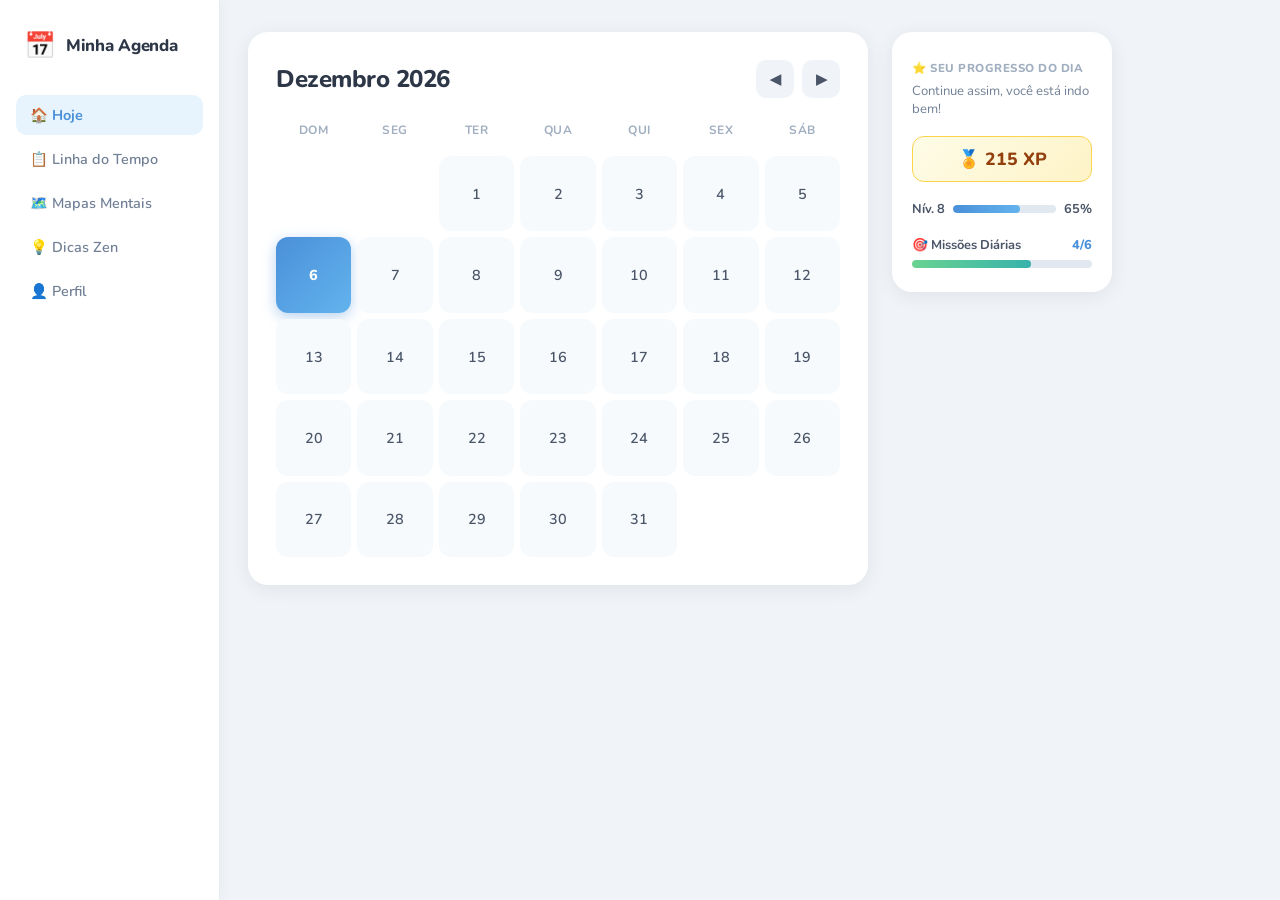
==== index.html @ 814f341e "Add files via upload" ====
<!DOCTYPE html>
<html lang="pt-br">
<head>
    <meta charset="UTF-8">
    <meta name="viewport" content="width=device-width, initial-scale=1.0">
    <title>Agenda Adaptada</title>
    <link rel="stylesheet" href="style.css">
    <link href="https://fonts.googleapis.com/css2?family=Nunito:wght@400;600;700;800&display=swap" rel="stylesheet">
</head>
<body>

    <!-- Sidebar -->
    <aside class="sidebar">
        <div class="sidebar-logo">
            <div class="logo-icon">📅</div>
            <span class="logo-text">Minha Agenda</span>
        </div>
        <nav class="sidebar-nav">
            <a href="#" class="nav-item active">🏠 Hoje</a>
            <a href="#" class="nav-item">📋 Linha do Tempo</a>
            <a href="#" class="nav-item">🗺️ Mapas Mentais</a>
            <a href="#" class="nav-item">💡 Dicas Zen</a>
            <a href="#" class="nav-item">👤 Perfil</a>
        </nav>
    </aside>

    <!-- Main Content -->
    <main class="main-content">
        <div class="calendar-container">
            <header>
                <h2 id="month-year"></h2>
                <div class="nav-buttons">
                    <button id="prev">◀</button>
                    <button id="next">▶</button>
                </div>
            </header>

            <div class="calendar-grid">
                <div class="day-name">Dom</div>
                <div class="day-name">Seg</div>
                <div class="day-name">Ter</div>
                <div class="day-name">Qua</div>
                <div class="day-name">Qui</div>
                <div class="day-name">Sex</div>
                <div class="day-name">Sáb</div>

                <div id="calendar-days" class="days-container"></div>
            </div>
        </div>

        <!-- Progress Panel -->
        <div class="progress-panel">
            <div class="progress-header">
                <span>⭐ SEU PROGRESSO DO DIA</span>
                <p>Continue assim, você está indo bem!</p>
            </div>
            <div class="xp-badge">🏅 215 XP</div>
            <div class="progress-level">
                <span>Nív. 8</span>
                <div class="progress-bar"><div class="progress-fill" style="width:65%"></div></div>
                <span>65%</span>
            </div>
            <div class="missions">
                <span class="mission-label">🎯 Missões Diárias</span>
                <span class="mission-count">4/6</span>
                <div class="progress-bar"><div class="progress-fill missions-fill" style="width:66%"></div></div>
            </div>
        </div>
    </main>

    <script src="script.js"></script>
</body>
</html>
---- style.css ----
/* ===== RESET & BASE ===== */
* { box-sizing: border-box; margin: 0; padding: 0; }

body {
    font-family: 'Nunito', 'Segoe UI', Tahoma, Geneva, Verdana, sans-serif;
    background-color: #f0f4f8;
    display: flex;
    min-height: 100vh;
}

/* ===== SIDEBAR ===== */
.sidebar {
    width: 220px;
    background: #fff;
    border-right: 1px solid #e8edf2;
    padding: 28px 16px;
    display: flex;
    flex-direction: column;
    gap: 32px;
    box-shadow: 2px 0 12px rgba(0,0,0,0.04);
    flex-shrink: 0;
}

.sidebar-logo {
    display: flex;
    align-items: center;
    gap: 10px;
    padding: 0 8px;
}

.logo-icon { font-size: 1.6rem; }

.logo-text {
    font-weight: 800;
    font-size: 1.05rem;
    color: #2d3748;
    letter-spacing: -0.3px;
}

.sidebar-nav {
    display: flex;
    flex-direction: column;
    gap: 4px;
}

.nav-item {
    display: flex;
    align-items: center;
    gap: 10px;
    padding: 10px 14px;
    border-radius: 10px;
    color: #718096;
    font-weight: 600;
    font-size: 0.9rem;
    text-decoration: none;
    transition: all 0.2s;
}

.nav-item:hover { background: #f7fafc; color: #4a90d9; }
.nav-item.active { background: #e8f4fd; color: #4a90d9; font-weight: 700; }

/* ===== MAIN CONTENT ===== */
.main-content {
    flex: 1;
    display: flex;
    gap: 24px;
    padding: 32px 28px;
    align-items: flex-start;
}

/* ===== CALENDAR CONTAINER ===== */
.calendar-container {
    flex: 1;
    background: #fff;
    border-radius: 20px;
    box-shadow: 0 4px 20px rgba(0,0,0,0.07);
    padding: 28px;
    max-width: 620px;
}

/* ===== HEADER ===== */
header {
    display: flex;
    justify-content: space-between;
    align-items: center;
    margin-bottom: 24px;
}

header h2 {
    font-size: 1.5rem;
    font-weight: 800;
    color: #2d3748;
    letter-spacing: -0.5px;
}

/* ===== NAV BUTTONS ===== */
.nav-buttons {
    display: flex;
    gap: 8px;
}

.nav-buttons button {
    background: #f0f4f8;
    border: none;
    border-radius: 10px;
    width: 38px;
    height: 38px;
    font-size: 0.9rem;
    color: #4a5568;
    cursor: pointer;
    transition: all 0.2s;
    font-weight: 700;
}

.nav-buttons button:hover {
    background: #4a90d9;
    color: #fff;
    transform: scale(1.05);
}

/* ===== CALENDAR GRID ===== */
.calendar-grid {
    display: grid;
    grid-template-columns: repeat(7, 1fr);
    gap: 6px;
    text-align: center;
}

/* ===== DAY NAMES ===== */
.day-name {
    font-weight: 700;
    color: #a0aec0;
    font-size: 0.75rem;
    text-transform: uppercase;
    letter-spacing: 0.5px;
    padding-bottom: 12px;
}

/* ===== DAYS CONTAINER ===== */
.days-container {
    display: contents;
}

/* ===== DAY CELLS ===== */
.day {
    padding: 0;
    width: 100%;
    aspect-ratio: 1;
    border-radius: 12px;
    cursor: pointer;
    transition: all 0.2s;
    border: 1px solid transparent;
    display: flex;
    align-items: center;
    justify-content: center;
    font-size: 0.9rem;
    font-weight: 600;
    color: #4a5568;
    background: #f7fafc;
}

.day:hover {
    background-color: #e8f4fd;
    color: #4a90d9;
    border-color: #bee3f8;
    transform: scale(1.08);
    box-shadow: 0 2px 8px rgba(74,144,217,0.15);
}

/* ===== TODAY ===== */
.today {
    background: linear-gradient(135deg, #4a90d9, #63b3ed);
    color: #fff;
    font-weight: 800;
    border: none;
    box-shadow: 0 4px 14px rgba(74,144,217,0.4);
}

.today:hover {
    background: linear-gradient(135deg, #3a7bc8, #4a90d9);
    color: #fff;
    border-color: transparent;
}

/* ===== EMPTY DAYS ===== */
.empty {
    visibility: hidden;
}

/* ===== PROGRESS PANEL ===== */
.progress-panel {
    width: 220px;
    background: #fff;
    border-radius: 20px;
    box-shadow: 0 4px 20px rgba(0,0,0,0.07);
    padding: 24px 20px;
    display: flex;
    flex-direction: column;
    gap: 18px;
    flex-shrink: 0;
}

.progress-header span {
    font-size: 0.72rem;
    font-weight: 800;
    text-transform: uppercase;
    letter-spacing: 0.5px;
    color: #a0aec0;
}

.progress-header p {
    font-size: 0.82rem;
    color: #718096;
    margin-top: 4px;
}

.xp-badge {
    background: linear-gradient(135deg, #fefce8, #fef3c7);
    border: 1px solid #fcd34d;
    border-radius: 12px;
    padding: 10px 14px;
    font-weight: 800;
    font-size: 1.1rem;
    color: #92400e;
    text-align: center;
}

.progress-level {
    display: flex;
    align-items: center;
    gap: 8px;
    font-size: 0.8rem;
    font-weight: 700;
    color: #4a5568;
}

.progress-bar {
    flex: 1;
    height: 8px;
    background: #e2e8f0;
    border-radius: 99px;
    overflow: hidden;
}

.progress-fill {
    height: 100%;
    background: linear-gradient(90deg, #4a90d9, #63b3ed);
    border-radius: 99px;
    transition: width 0.5s ease;
}

.missions {
    display: flex;
    flex-wrap: wrap;
    align-items: center;
    gap: 6px;
}

.mission-label {
    font-size: 0.8rem;
    font-weight: 700;
    color: #4a5568;
    flex: 1;
}

.mission-count {
    font-size: 0.8rem;
    font-weight: 800;
    color: #4a90d9;
}

.missions .progress-bar { width: 100%; flex: none; }

.missions-fill {
    background: linear-gradient(90deg, #68d391, #38b2ac);
}

/* ===== RESPONSIVE ===== */
@media (max-width: 768px) {
    .sidebar { display: none; }
    .main-content { flex-direction: column; padding: 16px; }
    .progress-panel { width: 100%; }
    .calendar-container { max-width: 100%; }
}
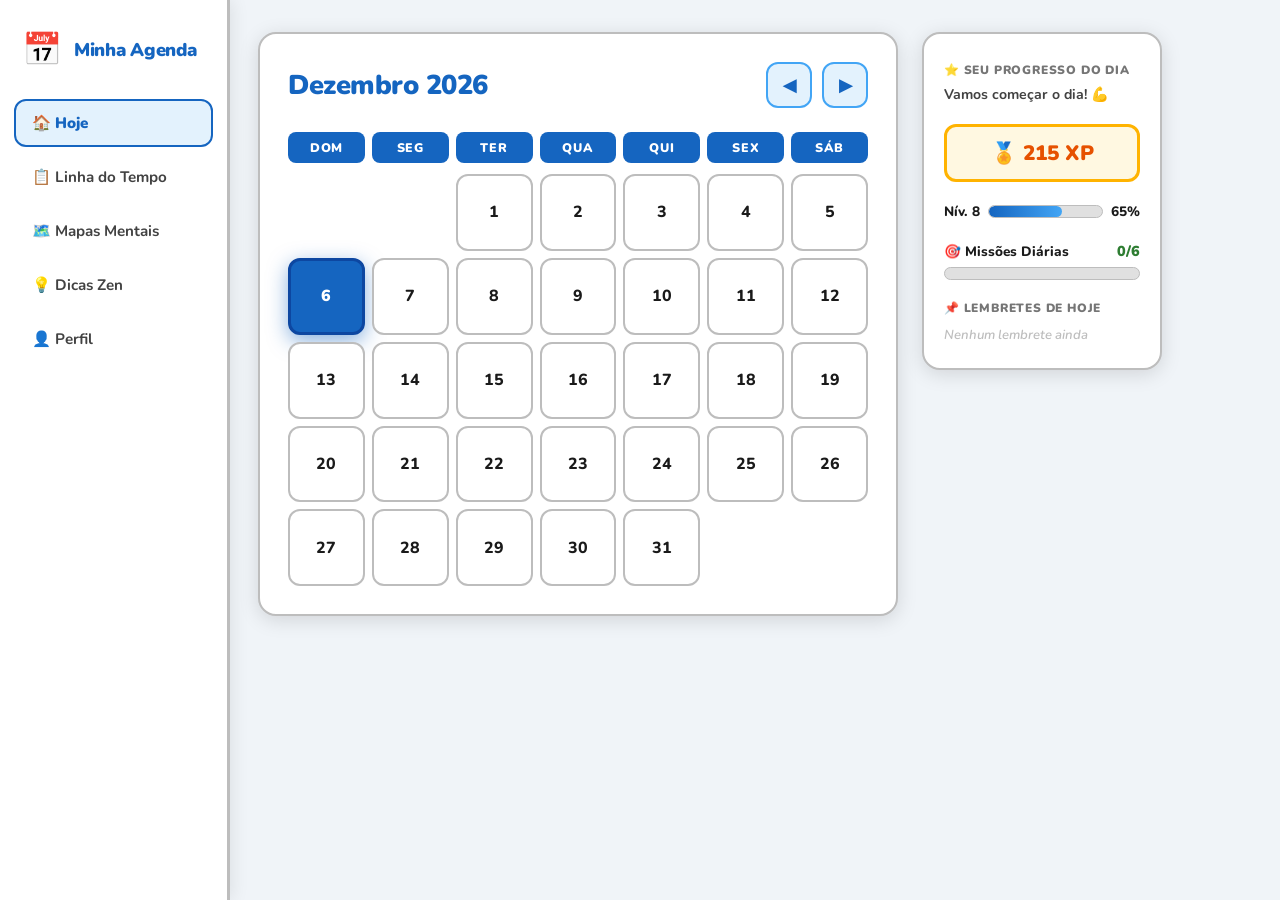
==== commit 62abf50c: "Adição de relatórios - Lucas Santos" ====
--- a/index.html
+++ b/index.html
@@ -1,12 +1,14 @@
 <!DOCTYPE html>
 <html lang="pt-br">
+
 <head>
     <meta charset="UTF-8">
     <meta name="viewport" content="width=device-width, initial-scale=1.0">
     <title>Agenda Adaptada</title>
     <link rel="stylesheet" href="style.css">
-    <link href="https://fonts.googleapis.com/css2?family=Nunito:wght@400;600;700;800&display=swap" rel="stylesheet">
+    <link href="https://fonts.googleapis.com/css2?family=Nunito:wght@400;600;700;800;900&display=swap" rel="stylesheet">
 </head>
+
 <body>
 
     <!-- Sidebar -->
@@ -16,16 +18,16 @@
             <span class="logo-text">Minha Agenda</span>
         </div>
         <nav class="sidebar-nav">
-            <a href="#" class="nav-item active">🏠 Hoje</a>
-            <a href="#" class="nav-item">📋 Linha do Tempo</a>
+            <a href="#" class="nav-item active" data-view="today">🏠 Hoje</a>
+            <a href="#" class="nav-item" data-view="timeline">📋 Linha do Tempo</a>
             <a href="#" class="nav-item">🗺️ Mapas Mentais</a>
             <a href="#" class="nav-item">💡 Dicas Zen</a>
             <a href="#" class="nav-item">👤 Perfil</a>
         </nav>
     </aside>
 
-    <!-- Main Content -->
-    <main class="main-content">
+    <!-- VIEW: HOJE (CALENDÁRIO)  -->
+    <main class="main-content" id="view-today">
         <div class="calendar-container">
             <header>
                 <h2 id="month-year"></h2>
@@ -34,7 +36,6 @@
                     <button id="next">▶</button>
                 </div>
             </header>
-
             <div class="calendar-grid">
                 <div class="day-name">Dom</div>
                 <div class="day-name">Seg</div>
@@ -43,7 +44,6 @@
                 <div class="day-name">Qui</div>
                 <div class="day-name">Sex</div>
                 <div class="day-name">Sáb</div>
-
                 <div id="calendar-days" class="days-container"></div>
             </div>
         </div>
@@ -52,22 +52,155 @@
         <div class="progress-panel">
             <div class="progress-header">
                 <span>⭐ SEU PROGRESSO DO DIA</span>
-                <p>Continue assim, você está indo bem!</p>
-            </div>
-            <div class="xp-badge">🏅 215 XP</div>
+                <p id="progress-message">Continue assim, você está indo bem!</p>
+            </div>
+            <div class="xp-badge">🏅 <span id="xp-value">215</span> XP</div>
             <div class="progress-level">
-                <span>Nív. 8</span>
-                <div class="progress-bar"><div class="progress-fill" style="width:65%"></div></div>
-                <span>65%</span>
+                <span>Nív. <span id="level-value">8</span></span>
+                <div class="progress-bar">
+                    <div class="progress-fill" id="xp-bar" style="width:65%"></div>
+                </div>
+                <span id="xp-percent">65%</span>
             </div>
             <div class="missions">
                 <span class="mission-label">🎯 Missões Diárias</span>
-                <span class="mission-count">4/6</span>
-                <div class="progress-bar"><div class="progress-fill missions-fill" style="width:66%"></div></div>
+                <span class="mission-count" id="mission-count">4/6</span>
+                <div class="progress-bar">
+                    <div class="progress-fill missions-fill" id="mission-bar" style="width:66%"></div>
+                </div>
+            </div>
+            <div class="reminders-today">
+                <span class="reminders-title">📌 Lembretes de Hoje</span>
+                <ul id="today-reminders-list">
+                    <li class="no-reminders">Nenhum lembrete ainda</li>
+                </ul>
             </div>
         </div>
     </main>
+
+    <!--  VIEW: LINHA DO TEMPO  -->
+    <main class="main-content timeline-layout" id="view-timeline" style="display:none;">
+        <div class="timeline-container">
+            <div class="timeline-header">
+                <div>
+                    <h2 class="timeline-title">📋 Linha do Tempo</h2>
+                    <p class="timeline-subtitle">Acompanhe todas as suas tarefas</p>
+                </div>
+                <div class="timeline-filters">
+                    <button class="filter-btn active" data-filter="all">Todas</button>
+                    <button class="filter-btn" data-filter="done">✅ Concluídas</button>
+                    <button class="filter-btn" data-filter="pending">⏳ Pendentes</button>
+                    <button class="filter-btn" data-filter="missed">❌ Não Feitas</button>
+                </div>
+            </div>
+
+            <div class="timeline-legend">
+                <span class="legend-item legend-done">✅ Concluída</span>
+                <span class="legend-item legend-pending">⏳ Pendente</span>
+                <span class="legend-item legend-missed">❌ Não feita</span>
+            </div>
+
+            <div class="timeline-body" id="timeline-body">
+                <p class="timeline-empty">Nenhuma tarefa encontrada. Adicione lembretes no calendário!</p>
+            </div>
+
+            <section class="report-section" id="productivity-report">
+                <div class="report-header">
+                    <h3>📈 Relatório de Produtividade</h3>
+                    <p>Resumo das tarefas concluídas por dia e por semana</p>
+                </div>
+
+                <div class="report-highlights">
+                    <div class="report-card report-best">
+                        <span class="report-card-label">Dia mais produtivo</span>
+                        <strong class="report-card-value" id="best-day-value">Sem dados</strong>
+                        <small class="report-card-extra" id="best-day-extra">Adicione tarefas para começar</small>
+                    </div>
+                    <div class="report-card report-worst">
+                        <span class="report-card-label">Dia menos produtivo</span>
+                        <strong class="report-card-value" id="worst-day-value">Sem dados</strong>
+                        <small class="report-card-extra" id="worst-day-extra">Adicione tarefas para começar</small>
+                    </div>
+                </div>
+
+                <div class="report-charts">
+                    <div class="chart-block">
+                        <h4>Produtividade por dia da semana</h4>
+                        <div class="bar-chart" id="weekday-chart"></div>
+                    </div>
+                    <div class="chart-block">
+                        <h4>Produtividade por semana</h4>
+                        <div class="bar-chart" id="week-chart"></div>
+                    </div>
+                </div>
+            </section>
+        </div>
+
+        <!-- Painel de resumo -->
+        <div class="progress-panel">
+            <div class="progress-header">
+                <span>📊 RESUMO GERAL</span>
+                <p id="tl-summary-msg">Veja seu desempenho!</p>
+            </div>
+            <div class="xp-badge">🏅 <span id="tl-xp-value">215</span> XP</div>
+            <div class="progress-level">
+                <span>Nív. <span id="tl-level-value">8</span></span>
+                <div class="progress-bar">
+                    <div class="progress-fill" id="tl-xp-bar" style="width:65%"></div>
+                </div>
+                <span id="tl-xp-percent">65%</span>
+            </div>
+
+            <div class="tl-stats">
+                <div class="tl-stat tl-stat-done">
+                    <span class="tl-stat-icon">✅</span>
+                    <span class="tl-stat-num" id="stat-done">0</span>
+                    <span class="tl-stat-label">Concluídas</span>
+                </div>
+                <div class="tl-stat tl-stat-pending">
+                    <span class="tl-stat-icon">⏳</span>
+                    <span class="tl-stat-num" id="stat-pending">0</span>
+                    <span class="tl-stat-label">Pendentes</span>
+                </div>
+                <div class="tl-stat tl-stat-missed">
+                    <span class="tl-stat-icon">❌</span>
+                    <span class="tl-stat-num" id="stat-missed">0</span>
+                    <span class="tl-stat-label">Não feitas</span>
+                </div>
+            </div>
+
+            <div class="missions">
+                <span class="mission-label">🎯 Taxa de Conclusão</span>
+                <span class="mission-count" id="tl-rate">0%</span>
+                <div class="progress-bar">
+                    <div class="progress-fill missions-fill" id="tl-rate-bar" style="width:0%"></div>
+                </div>
+            </div>
+        </div>
+    </main>
+
+    <!-- Modal de Lembrete -->
+    <div class="modal-overlay" id="modal-overlay">
+        <div class="modal">
+            <div class="modal-header">
+                <span class="modal-date-title" id="modal-date-title">📅 Dia 1</span>
+                <button class="modal-close" id="modal-close">✕</button>
+            </div>
+            <div class="modal-reminders" id="modal-reminders">
+                <p class="no-reminders-modal">Nenhum lembrete para este dia.</p>
+            </div>
+            <div class="modal-add">
+                <input type="text" id="reminder-input" class="reminder-input" placeholder="✏️ Adicionar lembrete..."
+                    maxlength="80" />
+                <button class="btn-add" id="btn-add-reminder">＋ Adicionar</button>
+            </div>
+        </div>
+    </div>
+
+    <!-- Toast -->
+    <div class="toast" id="toast"></div>
 
     <script src="script.js"></script>
 </body>
-</html>
+
+</html>
--- a/style.css
+++ b/style.css
@@ -1,65 +1,113 @@
-/* ===== RESET & BASE ===== */
-* { box-sizing: border-box; margin: 0; padding: 0; }
+/*  RESET & BASE  */
+* {
+    box-sizing: border-box;
+    margin: 0;
+    padding: 0;
+}
+
+:root {
+    --blue: #1565C0;
+    --blue-light: #42A5F5;
+    --blue-bg: #E3F2FD;
+    --green: #2E7D32;
+    --green-light: #66BB6A;
+    --green-bg: #E8F5E9;
+    --yellow: #E65100;
+    --yellow-light: #FFB300;
+    --yellow-bg: #FFF8E1;
+    --red: #C62828;
+    --red-light: #EF9A9A;
+    --red-bg: #FFEBEE;
+    --orange: #E65100;
+    --orange-light: #FF8A65;
+    --orange-bg: #FBE9E7;
+    --bg: #F0F4F8;
+    --white: #FFFFFF;
+    --text-dark: #1A1A1A;
+    --text-mid: #424242;
+    --text-soft: #757575;
+    --radius-lg: 18px;
+    --radius-md: 12px;
+    --radius-sm: 8px;
+    --shadow: 0 4px 20px rgba(0, 0, 0, 0.13);
+}
 
 body {
     font-family: 'Nunito', 'Segoe UI', Tahoma, Geneva, Verdana, sans-serif;
-    background-color: #f0f4f8;
+    background-color: var(--bg);
     display: flex;
     min-height: 100vh;
-}
-
-/* ===== SIDEBAR ===== */
+    font-size: 16px;
+}
+
+/*  SIDEBAR  */
 .sidebar {
-    width: 220px;
-    background: #fff;
-    border-right: 1px solid #e8edf2;
-    padding: 28px 16px;
-    display: flex;
-    flex-direction: column;
-    gap: 32px;
-    box-shadow: 2px 0 12px rgba(0,0,0,0.04);
+    width: 230px;
+    background: var(--white);
+    border-right: 3px solid #BDBDBD;
+    padding: 28px 14px;
+    display: flex;
+    flex-direction: column;
+    gap: 28px;
+    box-shadow: 3px 0 16px rgba(0, 0, 0, 0.08);
     flex-shrink: 0;
+    position: sticky;
+    top: 0;
+    height: 100vh;
 }
 
 .sidebar-logo {
     display: flex;
     align-items: center;
-    gap: 10px;
+    gap: 12px;
     padding: 0 8px;
 }
 
-.logo-icon { font-size: 1.6rem; }
+.logo-icon {
+    font-size: 2rem;
+}
 
 .logo-text {
-    font-weight: 800;
-    font-size: 1.05rem;
-    color: #2d3748;
+    font-weight: 900;
+    font-size: 1.15rem;
+    color: var(--blue);
     letter-spacing: -0.3px;
 }
 
 .sidebar-nav {
     display: flex;
     flex-direction: column;
-    gap: 4px;
+    gap: 6px;
 }
 
 .nav-item {
     display: flex;
     align-items: center;
-    gap: 10px;
-    padding: 10px 14px;
-    border-radius: 10px;
-    color: #718096;
-    font-weight: 600;
-    font-size: 0.9rem;
+    gap: 12px;
+    padding: 12px 16px;
+    border-radius: var(--radius-md);
+    color: var(--text-mid);
+    font-weight: 700;
+    font-size: 0.95rem;
     text-decoration: none;
-    transition: all 0.2s;
-}
-
-.nav-item:hover { background: #f7fafc; color: #4a90d9; }
-.nav-item.active { background: #e8f4fd; color: #4a90d9; font-weight: 700; }
-
-/* ===== MAIN CONTENT ===== */
+    transition: all 0.18s;
+    border: 2.5px solid transparent;
+}
+
+.nav-item:hover {
+    background: var(--blue-bg);
+    color: var(--blue);
+    border-color: var(--blue-light);
+}
+
+.nav-item.active {
+    background: var(--blue-bg);
+    color: var(--blue);
+    font-weight: 900;
+    border-color: var(--blue);
+}
+
+/*  MAIN CONTENT  */
 .main-content {
     flex: 1;
     display: flex;
@@ -68,17 +116,17 @@
     align-items: flex-start;
 }
 
-/* ===== CALENDAR CONTAINER ===== */
+/*  CALENDAR CONTAINER  */
 .calendar-container {
     flex: 1;
-    background: #fff;
-    border-radius: 20px;
-    box-shadow: 0 4px 20px rgba(0,0,0,0.07);
+    background: var(--white);
+    border-radius: var(--radius-lg);
+    box-shadow: var(--shadow);
     padding: 28px;
-    max-width: 620px;
-}
-
-/* ===== HEADER ===== */
+    max-width: 640px;
+    border: 2.5px solid #BDBDBD;
+}
+
 header {
     display: flex;
     justify-content: space-between;
@@ -87,198 +135,1155 @@
 }
 
 header h2 {
-    font-size: 1.5rem;
-    font-weight: 800;
-    color: #2d3748;
+    font-size: 1.7rem;
+    font-weight: 900;
+    color: var(--blue);
     letter-spacing: -0.5px;
 }
 
-/* ===== NAV BUTTONS ===== */
 .nav-buttons {
     display: flex;
-    gap: 8px;
+    gap: 10px;
 }
 
 .nav-buttons button {
-    background: #f0f4f8;
-    border: none;
-    border-radius: 10px;
-    width: 38px;
-    height: 38px;
-    font-size: 0.9rem;
-    color: #4a5568;
+    background: var(--blue-bg);
+    border: 2.5px solid var(--blue-light);
+    border-radius: var(--radius-md);
+    width: 46px;
+    height: 46px;
+    font-size: 1.05rem;
+    color: var(--blue);
     cursor: pointer;
-    transition: all 0.2s;
-    font-weight: 700;
+    transition: all 0.18s;
+    font-weight: 900;
 }
 
 .nav-buttons button:hover {
-    background: #4a90d9;
-    color: #fff;
-    transform: scale(1.05);
-}
-
-/* ===== CALENDAR GRID ===== */
+    background: var(--blue);
+    color: var(--white);
+    transform: scale(1.08);
+    box-shadow: 0 4px 14px rgba(21, 101, 192, 0.38);
+}
+
+/*  CALENDAR GRID */
 .calendar-grid {
     display: grid;
     grid-template-columns: repeat(7, 1fr);
-    gap: 6px;
+    gap: 7px;
     text-align: center;
 }
 
-/* ===== DAY NAMES ===== */
 .day-name {
-    font-weight: 700;
-    color: #a0aec0;
-    font-size: 0.75rem;
+    font-weight: 900;
+    color: var(--white);
+    font-size: 0.78rem;
     text-transform: uppercase;
-    letter-spacing: 0.5px;
-    padding-bottom: 12px;
-}
-
-/* ===== DAYS CONTAINER ===== */
+    letter-spacing: 0.8px;
+    background: var(--blue);
+    border-radius: var(--radius-sm);
+    padding: 7px 2px;
+    margin-bottom: 4px;
+}
+
 .days-container {
     display: contents;
 }
 
-/* ===== DAY CELLS ===== */
 .day {
-    padding: 0;
     width: 100%;
     aspect-ratio: 1;
-    border-radius: 12px;
+    border-radius: var(--radius-md);
     cursor: pointer;
-    transition: all 0.2s;
-    border: 1px solid transparent;
-    display: flex;
+    transition: all 0.18s;
+    border: 2.5px solid #BDBDBD;
+    display: flex;
+    flex-direction: column;
     align-items: center;
     justify-content: center;
-    font-size: 0.9rem;
-    font-weight: 600;
-    color: #4a5568;
-    background: #f7fafc;
+    gap: 3px;
+    font-size: 1rem;
+    font-weight: 800;
+    color: var(--text-dark);
+    background: var(--white);
 }
 
 .day:hover {
-    background-color: #e8f4fd;
-    color: #4a90d9;
-    border-color: #bee3f8;
-    transform: scale(1.08);
-    box-shadow: 0 2px 8px rgba(74,144,217,0.15);
-}
-
-/* ===== TODAY ===== */
+    background: var(--blue-bg);
+    color: var(--blue);
+    border-color: var(--blue);
+    transform: scale(1.11);
+    box-shadow: 0 4px 16px rgba(21, 101, 192, 0.25);
+}
+
 .today {
-    background: linear-gradient(135deg, #4a90d9, #63b3ed);
-    color: #fff;
-    font-weight: 800;
-    border: none;
-    box-shadow: 0 4px 14px rgba(74,144,217,0.4);
+    background: var(--blue) !important;
+    color: var(--white) !important;
+    font-weight: 900;
+    border: 3.5px solid #0D47A1 !important;
+    box-shadow: 0 6px 20px rgba(21, 101, 192, 0.5) !important;
 }
 
 .today:hover {
-    background: linear-gradient(135deg, #3a7bc8, #4a90d9);
-    color: #fff;
-    border-color: transparent;
-}
-
-/* ===== EMPTY DAYS ===== */
+    background: #1976D2 !important;
+    border-color: #0D47A1 !important;
+    color: var(--white) !important;
+}
+
 .empty {
     visibility: hidden;
 }
 
-/* ===== PROGRESS PANEL ===== */
+.reminder-dot {
+    width: 8px;
+    height: 8px;
+    border-radius: 50%;
+    display: block;
+}
+
+.dot-pending {
+    background: var(--yellow-light);
+    box-shadow: 0 0 6px rgba(255, 179, 0, 0.8);
+}
+
+.dot-done {
+    background: var(--green-light);
+    box-shadow: 0 0 6px rgba(102, 187, 106, 0.8);
+}
+
+/*  PROGRESS PANEL  */
 .progress-panel {
-    width: 220px;
-    background: #fff;
-    border-radius: 20px;
-    box-shadow: 0 4px 20px rgba(0,0,0,0.07);
+    width: 240px;
+    background: var(--white);
+    border-radius: var(--radius-lg);
+    box-shadow: var(--shadow);
     padding: 24px 20px;
     display: flex;
     flex-direction: column;
+    gap: 20px;
+    flex-shrink: 0;
+    border: 2.5px solid #BDBDBD;
+}
+
+.progress-header span {
+    font-size: 0.75rem;
+    font-weight: 900;
+    text-transform: uppercase;
+    letter-spacing: 0.8px;
+    color: var(--text-soft);
+}
+
+.progress-header p {
+    font-size: 0.88rem;
+    color: var(--text-mid);
+    margin-top: 5px;
+    font-weight: 700;
+    transition: all 0.3s;
+}
+
+.xp-badge {
+    background: var(--yellow-bg);
+    border: 3px solid var(--yellow-light);
+    border-radius: var(--radius-md);
+    padding: 12px 14px;
+    font-weight: 900;
+    font-size: 1.3rem;
+    color: var(--yellow);
+    text-align: center;
+    transition: transform 0.2s;
+}
+
+.xp-badge.bump {
+    transform: scale(1.1);
+}
+
+.progress-level {
+    display: flex;
+    align-items: center;
+    gap: 8px;
+    font-size: 0.85rem;
+    font-weight: 800;
+    color: var(--text-dark);
+}
+
+.progress-bar {
+    flex: 1;
+    height: 13px;
+    background: #E0E0E0;
+    border-radius: 99px;
+    overflow: hidden;
+    border: 1.5px solid #BDBDBD;
+}
+
+.progress-fill {
+    height: 100%;
+    background: linear-gradient(90deg, var(--blue), var(--blue-light));
+    border-radius: 99px;
+    transition: width 0.55s ease;
+}
+
+.missions {
+    display: flex;
+    flex-wrap: wrap;
+    align-items: center;
+    gap: 6px;
+}
+
+.mission-label {
+    font-size: 0.85rem;
+    font-weight: 800;
+    color: var(--text-dark);
+    flex: 1;
+}
+
+.mission-count {
+    font-size: 0.9rem;
+    font-weight: 900;
+    color: var(--green);
+}
+
+.missions .progress-bar {
+    width: 100%;
+    flex: none;
+}
+
+.missions-fill {
+    background: linear-gradient(90deg, var(--green), var(--green-light));
+}
+
+/*  REMINDERS TODAY  */
+.reminders-today {
+    display: flex;
+    flex-direction: column;
+    gap: 10px;
+}
+
+.reminders-title {
+    font-size: 0.75rem;
+    font-weight: 900;
+    text-transform: uppercase;
+    letter-spacing: 0.8px;
+    color: var(--text-soft);
+}
+
+#today-reminders-list {
+    list-style: none;
+    display: flex;
+    flex-direction: column;
+    gap: 7px;
+    max-height: 180px;
+    overflow-y: auto;
+}
+
+.no-reminders {
+    font-size: 0.82rem;
+    color: #BDBDBD;
+    font-style: italic;
+    font-weight: 600;
+}
+
+.reminder-today-item {
+    display: flex;
+    align-items: center;
+    justify-content: space-between;
+    gap: 8px;
+    padding: 9px 12px;
+    background: #FAFAFA;
+    border-radius: var(--radius-md);
+    border: 2px solid #E0E0E0;
+    transition: all 0.2s;
+}
+
+.reminder-today-item.done {
+    background: var(--green-bg);
+    border-color: var(--green-light);
+}
+
+.reminder-today-text {
+    font-size: 0.82rem;
+    font-weight: 700;
+    color: var(--text-dark);
+    flex: 1;
+    line-height: 1.3;
+}
+
+.reminder-today-item.done .reminder-today-text {
+    color: var(--green);
+    text-decoration: line-through;
+}
+
+.btn-confirm-today {
+    background: var(--green);
+    color: var(--white);
+    border: none;
+    border-radius: var(--radius-sm);
+    padding: 6px 10px;
+    font-size: 0.75rem;
+    font-weight: 800;
+    cursor: pointer;
+    white-space: nowrap;
+    font-family: 'Nunito', sans-serif;
+    transition: all 0.18s;
+}
+
+.btn-confirm-today:hover {
+    background: #1B5E20;
+    transform: scale(1.06);
+    box-shadow: 0 3px 10px rgba(46, 125, 50, 0.45);
+}
+
+.done-badge {
+    font-size: 1rem;
+}
+
+/*  LINHA DO TEMPO  */
+
+.timeline-layout {
+    align-items: flex-start;
+}
+
+.timeline-container {
+    flex: 1;
+    background: var(--white);
+    border-radius: var(--radius-lg);
+    box-shadow: var(--shadow);
+    padding: 30px 32px;
+    border: 2.5px solid #BDBDBD;
+    min-height: 70vh;
+}
+
+.timeline-header {
+    display: flex;
+    align-items: flex-start;
+    justify-content: space-between;
+    flex-wrap: wrap;
+    gap: 16px;
+    margin-bottom: 22px;
+}
+
+.timeline-title {
+    font-size: 1.7rem;
+    font-weight: 900;
+    color: var(--blue);
+    letter-spacing: -0.5px;
+}
+
+.timeline-subtitle {
+    font-size: 0.9rem;
+    color: var(--text-soft);
+    font-weight: 600;
+    margin-top: 4px;
+}
+
+/*  FILTROS  */
+.timeline-filters {
+    display: flex;
+    gap: 8px;
+    flex-wrap: wrap;
+}
+
+.filter-btn {
+    padding: 8px 16px;
+    border-radius: 99px;
+    border: 2.5px solid #BDBDBD;
+    background: var(--white);
+    color: var(--text-mid);
+    font-weight: 800;
+    font-size: 0.82rem;
+    cursor: pointer;
+    font-family: 'Nunito', sans-serif;
+    transition: all 0.18s;
+}
+
+.filter-btn:hover {
+    border-color: var(--blue);
+    color: var(--blue);
+    background: var(--blue-bg);
+}
+
+.filter-btn.active {
+    background: var(--blue);
+    color: var(--white);
+    border-color: var(--blue);
+}
+
+/*  LEGENDA  */
+.timeline-legend {
+    display: flex;
     gap: 18px;
+    margin-bottom: 28px;
+    flex-wrap: wrap;
+}
+
+.legend-item {
+    display: flex;
+    align-items: center;
+    gap: 6px;
+    font-size: 0.82rem;
+    font-weight: 700;
+    color: var(--text-mid);
+    background: #F5F5F5;
+    border-radius: 99px;
+    padding: 5px 14px;
+    border: 2px solid #E0E0E0;
+}
+
+.legend-done {
+    border-color: var(--green-light);
+    color: var(--green);
+    background: var(--green-bg);
+}
+
+.legend-pending {
+    border-color: var(--yellow-light);
+    color: var(--yellow);
+    background: var(--yellow-bg);
+}
+
+.legend-missed {
+    border-color: var(--red-light);
+    color: var(--red);
+    background: var(--red-bg);
+}
+
+/*  CORPO DA LINHA DO TEMPO  */
+.timeline-body {
+    display: flex;
+    flex-direction: column;
+    gap: 0;
+}
+
+.timeline-empty {
+    text-align: center;
+    color: #BDBDBD;
+    font-size: 0.95rem;
+    font-weight: 600;
+    font-style: italic;
+    padding: 48px 0;
+}
+
+/*  GRUPO DE DIA  */
+.tl-group {
+    display: flex;
+    gap: 18px;
+    align-items: stretch;
+    margin-bottom: 4px;
+}
+
+/* COLUNA ESQUERDA (DOT + LINHA)  */
+.tl-left {
+    display: flex;
+    flex-direction: column;
+    align-items: center;
     flex-shrink: 0;
-}
-
-.progress-header span {
+    width: 44px;
+}
+
+.tl-dot {
+    width: 44px;
+    height: 44px;
+    border-radius: 50%;
+    display: flex;
+    align-items: center;
+    justify-content: center;
+    font-size: 1.2rem;
+    font-weight: 900;
+    flex-shrink: 0;
+    border: 3px solid transparent;
+    box-shadow: 0 3px 10px rgba(0, 0, 0, 0.15);
+    z-index: 1;
+}
+
+.tl-dot-done {
+    background: var(--green-bg);
+    border-color: var(--green);
+}
+
+.tl-dot-pending {
+    background: var(--yellow-bg);
+    border-color: var(--yellow-light);
+}
+
+.tl-dot-missed {
+    background: var(--red-bg);
+    border-color: var(--red);
+}
+
+.tl-line {
+    flex: 1;
+    width: 4px;
+    background: linear-gradient(to bottom, #BDBDBD, #E0E0E0);
+    border-radius: 99px;
+    margin: 4px 0;
+    min-height: 24px;
+}
+
+/*  CARD DO DIA  */
+.tl-card {
+    flex: 1;
+    background: #FAFAFA;
+    border: 2.5px solid #E0E0E0;
+    border-radius: var(--radius-lg);
+    padding: 18px 20px;
+    margin-bottom: 20px;
+    transition: box-shadow 0.2s;
+}
+
+.tl-card:hover {
+    box-shadow: 0 4px 18px rgba(0, 0, 0, 0.1);
+}
+
+.tl-card-today {
+    background: var(--blue-bg);
+    border-color: var(--blue);
+    box-shadow: 0 4px 18px rgba(21, 101, 192, 0.18);
+}
+
+.tl-card-header {
+    display: flex;
+    align-items: flex-start;
+    justify-content: space-between;
+    gap: 12px;
+    margin-bottom: 14px;
+    flex-wrap: wrap;
+}
+
+.tl-date-block {
+    display: flex;
+    flex-direction: column;
+    gap: 2px;
+}
+
+.tl-weekday {
+    font-size: 0.78rem;
+    font-weight: 900;
+    text-transform: uppercase;
+    letter-spacing: 0.8px;
+    color: var(--blue);
+}
+
+.tl-date {
+    font-size: 1rem;
+    font-weight: 800;
+    color: var(--text-dark);
+}
+
+/*  BADGES DO DIA  */
+.tl-day-badges {
+    display: flex;
+    gap: 6px;
+    flex-wrap: wrap;
+}
+
+.tl-badge {
+    padding: 4px 10px;
+    border-radius: 99px;
     font-size: 0.72rem;
     font-weight: 800;
+    border: 2px solid transparent;
+}
+
+.tl-badge-done {
+    background: var(--green-bg);
+    color: var(--green);
+    border-color: var(--green-light);
+}
+
+.tl-badge-pending {
+    background: var(--yellow-bg);
+    color: var(--yellow);
+    border-color: var(--yellow-light);
+}
+
+.tl-badge-missed {
+    background: var(--red-bg);
+    color: var(--red);
+    border-color: var(--red-light);
+}
+
+/*  TAREFAS DENTRO DO CARD  */
+.tl-tasks {
+    display: flex;
+    flex-direction: column;
+    gap: 8px;
+}
+
+.tl-task {
+    display: flex;
+    align-items: center;
+    gap: 10px;
+    padding: 10px 14px;
+    border-radius: var(--radius-md);
+    border: 2px solid transparent;
+    transition: all 0.18s;
+}
+
+.tl-task:hover {
+    transform: translateX(4px);
+}
+
+.tl-task-done {
+    background: var(--green-bg);
+    border-color: var(--green-light);
+}
+
+.tl-task-pending {
+    background: var(--yellow-bg);
+    border-color: var(--yellow-light);
+}
+
+.tl-task-missed {
+    background: var(--red-bg);
+    border-color: var(--red-light);
+}
+
+.tl-task-icon {
+    font-size: 1.1rem;
+    flex-shrink: 0;
+}
+
+.tl-task-text {
+    flex: 1;
+    font-size: 0.9rem;
+    font-weight: 700;
+    color: var(--text-dark);
+    line-height: 1.4;
+}
+
+.tl-task-done .tl-task-text {
+    color: var(--green);
+    text-decoration: line-through;
+}
+
+.tl-task-missed .tl-task-text {
+    color: var(--red);
+    text-decoration: line-through;
+    opacity: 0.8;
+}
+
+.tl-task-status-label {
+    font-size: 0.72rem;
+    font-weight: 900;
+    border-radius: 99px;
+    padding: 3px 10px;
+    white-space: nowrap;
+    border: 2px solid transparent;
+}
+
+.tl-label-done {
+    background: var(--green);
+    color: var(--white);
+    border-color: #1B5E20;
+}
+
+.tl-label-pending {
+    background: var(--yellow-light);
+    color: var(--text-dark);
+    border-color: var(--orange);
+}
+
+.tl-label-missed {
+    background: var(--red);
+    color: var(--white);
+    border-color: #7F0000;
+}
+
+/*  STATS DO PAINEL DA TIMELINE  */
+.tl-stats {
+    display: flex;
+    flex-direction: column;
+    gap: 8px;
+}
+
+.tl-stat {
+    display: flex;
+    align-items: center;
+    gap: 10px;
+    padding: 10px 14px;
+    border-radius: var(--radius-md);
+    border: 2.5px solid transparent;
+}
+
+.tl-stat-done {
+    background: var(--green-bg);
+    border-color: var(--green-light);
+}
+
+.tl-stat-pending {
+    background: var(--yellow-bg);
+    border-color: var(--yellow-light);
+}
+
+.tl-stat-missed {
+    background: var(--red-bg);
+    border-color: var(--red-light);
+}
+
+.tl-stat-icon {
+    font-size: 1.2rem;
+}
+
+.tl-stat-num {
+    font-size: 1.4rem;
+    font-weight: 900;
+    color: var(--text-dark);
+    line-height: 1;
+}
+
+.tl-stat-label {
+    font-size: 0.78rem;
+    font-weight: 700;
+    color: var(--text-soft);
+}
+
+/*  RELATÓRIO DE PRODUTIVIDADE  */
+.report-section {
+    margin-top: 24px;
+    padding-top: 20px;
+    border-top: 2px dashed #D0D7DE;
+    display: flex;
+    flex-direction: column;
+    gap: 16px;
+}
+
+.report-header h3 {
+    font-size: 1.2rem;
+    color: var(--blue);
+    font-weight: 900;
+}
+
+.report-header p {
+    color: var(--text-soft);
+    font-size: 0.9rem;
+    font-weight: 700;
+    margin-top: 4px;
+}
+
+.report-highlights {
+    display: grid;
+    grid-template-columns: repeat(2, minmax(220px, 1fr));
+    gap: 12px;
+}
+
+.report-card {
+    border-radius: var(--radius-md);
+    border: 2.5px solid #BDBDBD;
+    background: #FAFAFA;
+    padding: 14px;
+    display: flex;
+    flex-direction: column;
+    gap: 4px;
+}
+
+.report-best {
+    background: var(--green-bg);
+    border-color: var(--green-light);
+}
+
+.report-worst {
+    background: var(--orange-bg);
+    border-color: var(--orange-light);
+}
+
+.report-card-label {
+    font-size: 0.78rem;
     text-transform: uppercase;
-    letter-spacing: 0.5px;
-    color: #a0aec0;
-}
-
-.progress-header p {
+    letter-spacing: 0.7px;
+    font-weight: 900;
+    color: var(--text-soft);
+}
+
+.report-card-value {
+    font-size: 1rem;
+    color: var(--text-dark);
+    font-weight: 900;
+}
+
+.report-card-extra {
     font-size: 0.82rem;
-    color: #718096;
-    margin-top: 4px;
-}
-
-.xp-badge {
-    background: linear-gradient(135deg, #fefce8, #fef3c7);
-    border: 1px solid #fcd34d;
-    border-radius: 12px;
-    padding: 10px 14px;
+    color: var(--text-mid);
+    font-weight: 700;
+}
+
+.report-charts {
+    display: grid;
+    grid-template-columns: 1fr;
+    gap: 12px;
+}
+
+.chart-block {
+    border: 2.5px solid #E0E0E0;
+    border-radius: var(--radius-md);
+    background: #FCFCFC;
+    padding: 14px;
+}
+
+.chart-block h4 {
+    font-size: 0.92rem;
+    color: var(--text-dark);
+    font-weight: 900;
+    margin-bottom: 12px;
+}
+
+.bar-chart {
+    display: flex;
+    flex-direction: column;
+    gap: 9px;
+}
+
+.bar-row {
+    display: grid;
+    grid-template-columns: 125px 1fr 44px;
+    align-items: center;
+    gap: 10px;
+}
+
+.bar-label,
+.bar-value {
+    font-size: 0.82rem;
     font-weight: 800;
-    font-size: 1.1rem;
-    color: #92400e;
+    color: var(--text-mid);
+}
+
+.bar-value {
+    text-align: right;
+    color: var(--text-dark);
+}
+
+.bar-track {
+    height: 12px;
+    border-radius: 99px;
+    background: #E8ECEF;
+    border: 1.5px solid #D1D9E0;
+    overflow: hidden;
+}
+
+.bar-fill {
+    height: 100%;
+    border-radius: 99px;
+    transition: width 0.45s ease;
+}
+
+.bar-fill-weekday {
+    background: linear-gradient(90deg, var(--blue), var(--blue-light));
+}
+
+.bar-fill-week {
+    background: linear-gradient(90deg, var(--green), var(--green-light));
+}
+
+.bar-empty {
+    font-size: 0.85rem;
+    font-weight: 700;
+    color: #9EA7AF;
+    font-style: italic;
+}
+
+/*  MODAL  */
+.modal-overlay {
+    position: fixed;
+    inset: 0;
+    background: rgba(10, 20, 40, 0.6);
+    backdrop-filter: blur(5px);
+    z-index: 1000;
+    display: flex;
+    align-items: center;
+    justify-content: center;
+    opacity: 0;
+    pointer-events: none;
+    transition: opacity 0.22s ease;
+}
+
+.modal-overlay.active {
+    opacity: 1;
+    pointer-events: all;
+}
+
+.modal {
+    background: var(--white);
+    border-radius: 22px;
+    box-shadow: 0 22px 60px rgba(0, 0, 0, 0.25);
+    padding: 30px;
+    width: 100%;
+    max-width: 430px;
+    display: flex;
+    flex-direction: column;
+    gap: 20px;
+    border: 3px solid var(--blue);
+    transform: translateY(18px) scale(0.97);
+    transition: transform 0.22s ease;
+}
+
+.modal-overlay.active .modal {
+    transform: translateY(0) scale(1);
+}
+
+.modal-header {
+    display: flex;
+    align-items: center;
+    justify-content: space-between;
+}
+
+.modal-date-title {
+    font-size: 1.2rem;
+    font-weight: 900;
+    color: var(--blue);
+    letter-spacing: -0.3px;
+}
+
+.modal-close {
+    background: var(--red-bg);
+    border: 2px solid var(--red-light);
+    border-radius: var(--radius-sm);
+    width: 38px;
+    height: 38px;
+    font-size: 0.95rem;
+    color: var(--red);
+    cursor: pointer;
+    font-weight: 900;
+    transition: all 0.18s;
+    font-family: 'Nunito', sans-serif;
+}
+
+.modal-close:hover {
+    background: var(--red);
+    color: var(--white);
+    border-color: var(--red);
+}
+
+.modal-reminders {
+    display: flex;
+    flex-direction: column;
+    gap: 9px;
+    max-height: 260px;
+    overflow-y: auto;
+}
+
+.no-reminders-modal {
+    font-size: 0.9rem;
+    color: #BDBDBD;
+    font-style: italic;
     text-align: center;
-}
-
-.progress-level {
-    display: flex;
-    align-items: center;
-    gap: 8px;
-    font-size: 0.8rem;
+    padding: 18px 0;
+    font-weight: 600;
+}
+
+.reminder-item {
+    display: flex;
+    align-items: center;
+    justify-content: space-between;
+    gap: 10px;
+    padding: 12px 15px;
+    background: #FAFAFA;
+    border-radius: var(--radius-md);
+    border: 2px solid #BDBDBD;
+    transition: all 0.2s;
+}
+
+.reminder-item.done {
+    background: var(--green-bg);
+    border-color: var(--green-light);
+}
+
+.reminder-text {
+    font-size: 0.92rem;
     font-weight: 700;
-    color: #4a5568;
-}
-
-.progress-bar {
+    color: var(--text-dark);
     flex: 1;
-    height: 8px;
-    background: #e2e8f0;
-    border-radius: 99px;
-    overflow: hidden;
-}
-
-.progress-fill {
-    height: 100%;
-    background: linear-gradient(90deg, #4a90d9, #63b3ed);
-    border-radius: 99px;
-    transition: width 0.5s ease;
-}
-
-.missions {
-    display: flex;
-    flex-wrap: wrap;
-    align-items: center;
-    gap: 6px;
-}
-
-.mission-label {
-    font-size: 0.8rem;
-    font-weight: 700;
-    color: #4a5568;
-    flex: 1;
-}
-
-.mission-count {
+    line-height: 1.4;
+}
+
+.reminder-item.done .reminder-text {
+    color: var(--green);
+    text-decoration: line-through;
+}
+
+.reminder-actions {
+    display: flex;
+    align-items: center;
+    gap: 7px;
+    flex-shrink: 0;
+}
+
+.btn-done {
+    background: var(--green);
+    color: var(--white);
+    border: none;
+    border-radius: var(--radius-sm);
+    padding: 7px 14px;
     font-size: 0.8rem;
     font-weight: 800;
-    color: #4a90d9;
-}
-
-.missions .progress-bar { width: 100%; flex: none; }
-
-.missions-fill {
-    background: linear-gradient(90deg, #68d391, #38b2ac);
-}
-
-/* ===== RESPONSIVE ===== */
+    cursor: pointer;
+    font-family: 'Nunito', sans-serif;
+    transition: all 0.18s;
+}
+
+.btn-done:hover {
+    background: #1B5E20;
+    transform: scale(1.06);
+    box-shadow: 0 3px 10px rgba(46, 125, 50, 0.45);
+}
+
+.done-tag {
+    font-size: 0.82rem;
+    font-weight: 800;
+    color: var(--green);
+}
+
+.btn-delete {
+    background: var(--red-bg);
+    border: 2px solid var(--red-light);
+    color: var(--red);
+    cursor: pointer;
+    font-size: 0.9rem;
+    padding: 5px 8px;
+    border-radius: var(--radius-sm);
+    transition: all 0.18s;
+}
+
+.btn-delete:hover {
+    background: var(--red);
+    color: var(--white);
+    border-color: var(--red);
+}
+
+.modal-add {
+    display: flex;
+    gap: 9px;
+}
+
+.reminder-input {
+    flex: 1;
+    padding: 12px 16px;
+    border: 2.5px solid #BDBDBD;
+    border-radius: var(--radius-md);
+    font-size: 0.95rem;
+    font-family: 'Nunito', sans-serif;
+    font-weight: 700;
+    color: var(--text-dark);
+    outline: none;
+    transition: border-color 0.2s, box-shadow 0.2s;
+    background: #FAFAFA;
+}
+
+.reminder-input:focus {
+    border-color: var(--blue);
+    box-shadow: 0 0 0 4px rgba(21, 101, 192, 0.13);
+    background: var(--white);
+}
+
+.reminder-input::placeholder {
+    color: #BDBDBD;
+    font-weight: 600;
+}
+
+.btn-add {
+    background: var(--blue);
+    color: var(--white);
+    border: none;
+    border-radius: var(--radius-md);
+    padding: 12px 18px;
+    font-size: 0.9rem;
+    font-weight: 900;
+    cursor: pointer;
+    font-family: 'Nunito', sans-serif;
+    transition: all 0.18s;
+    white-space: nowrap;
+}
+
+.btn-add:hover {
+    background: #0D47A1;
+    transform: scale(1.05);
+    box-shadow: 0 5px 16px rgba(21, 101, 192, 0.42);
+}
+
+/*  TOAST  */
+.toast {
+    position: fixed;
+    bottom: 30px;
+    left: 50%;
+    transform: translateX(-50%) translateY(20px);
+    background: var(--text-dark);
+    color: var(--white);
+    padding: 13px 28px;
+    border-radius: 99px;
+    font-size: 0.92rem;
+    font-weight: 800;
+    font-family: 'Nunito', sans-serif;
+    box-shadow: 0 10px 30px rgba(0, 0, 0, 0.25);
+    opacity: 0;
+    pointer-events: none;
+    transition: all 0.28s ease;
+    z-index: 2000;
+    white-space: nowrap;
+    border: 2.5px solid transparent;
+}
+
+.toast.show {
+    opacity: 1;
+    transform: translateX(-50%) translateY(0);
+}
+
+.toast-success {
+    background: var(--green);
+    border-color: #1B5E20;
+}
+
+.toast-info {
+    background: var(--blue);
+    border-color: #0D47A1;
+}
+
+.toast-level {
+    background: var(--yellow-light);
+    color: var(--text-dark);
+    border-color: var(--yellow);
+    font-size: 1rem;
+}
+
+/*  RESPONSIVE  */
+@media (max-width: 900px) {
+    .timeline-header {
+        flex-direction: column;
+    }
+
+    .timeline-filters {
+        justify-content: flex-start;
+    }
+
+    .report-highlights {
+        grid-template-columns: 1fr;
+    }
+
+    .bar-row {
+        grid-template-columns: 100px 1fr 38px;
+    }
+}
+
 @media (max-width: 768px) {
-    .sidebar { display: none; }
-    .main-content { flex-direction: column; padding: 16px; }
-    .progress-panel { width: 100%; }
-    .calendar-container { max-width: 100%; }
-}
+    .sidebar {
+        display: none;
+    }
+
+    .main-content {
+        flex-direction: column;
+        padding: 16px;
+    }
+
+    .progress-panel {
+        width: 100%;
+    }
+
+    .calendar-container {
+        max-width: 100%;
+    }
+
+    .timeline-container {
+        padding: 20px 16px;
+    }
+
+    .modal {
+        max-width: calc(100vw - 32px);
+        padding: 22px;
+    }
+}
